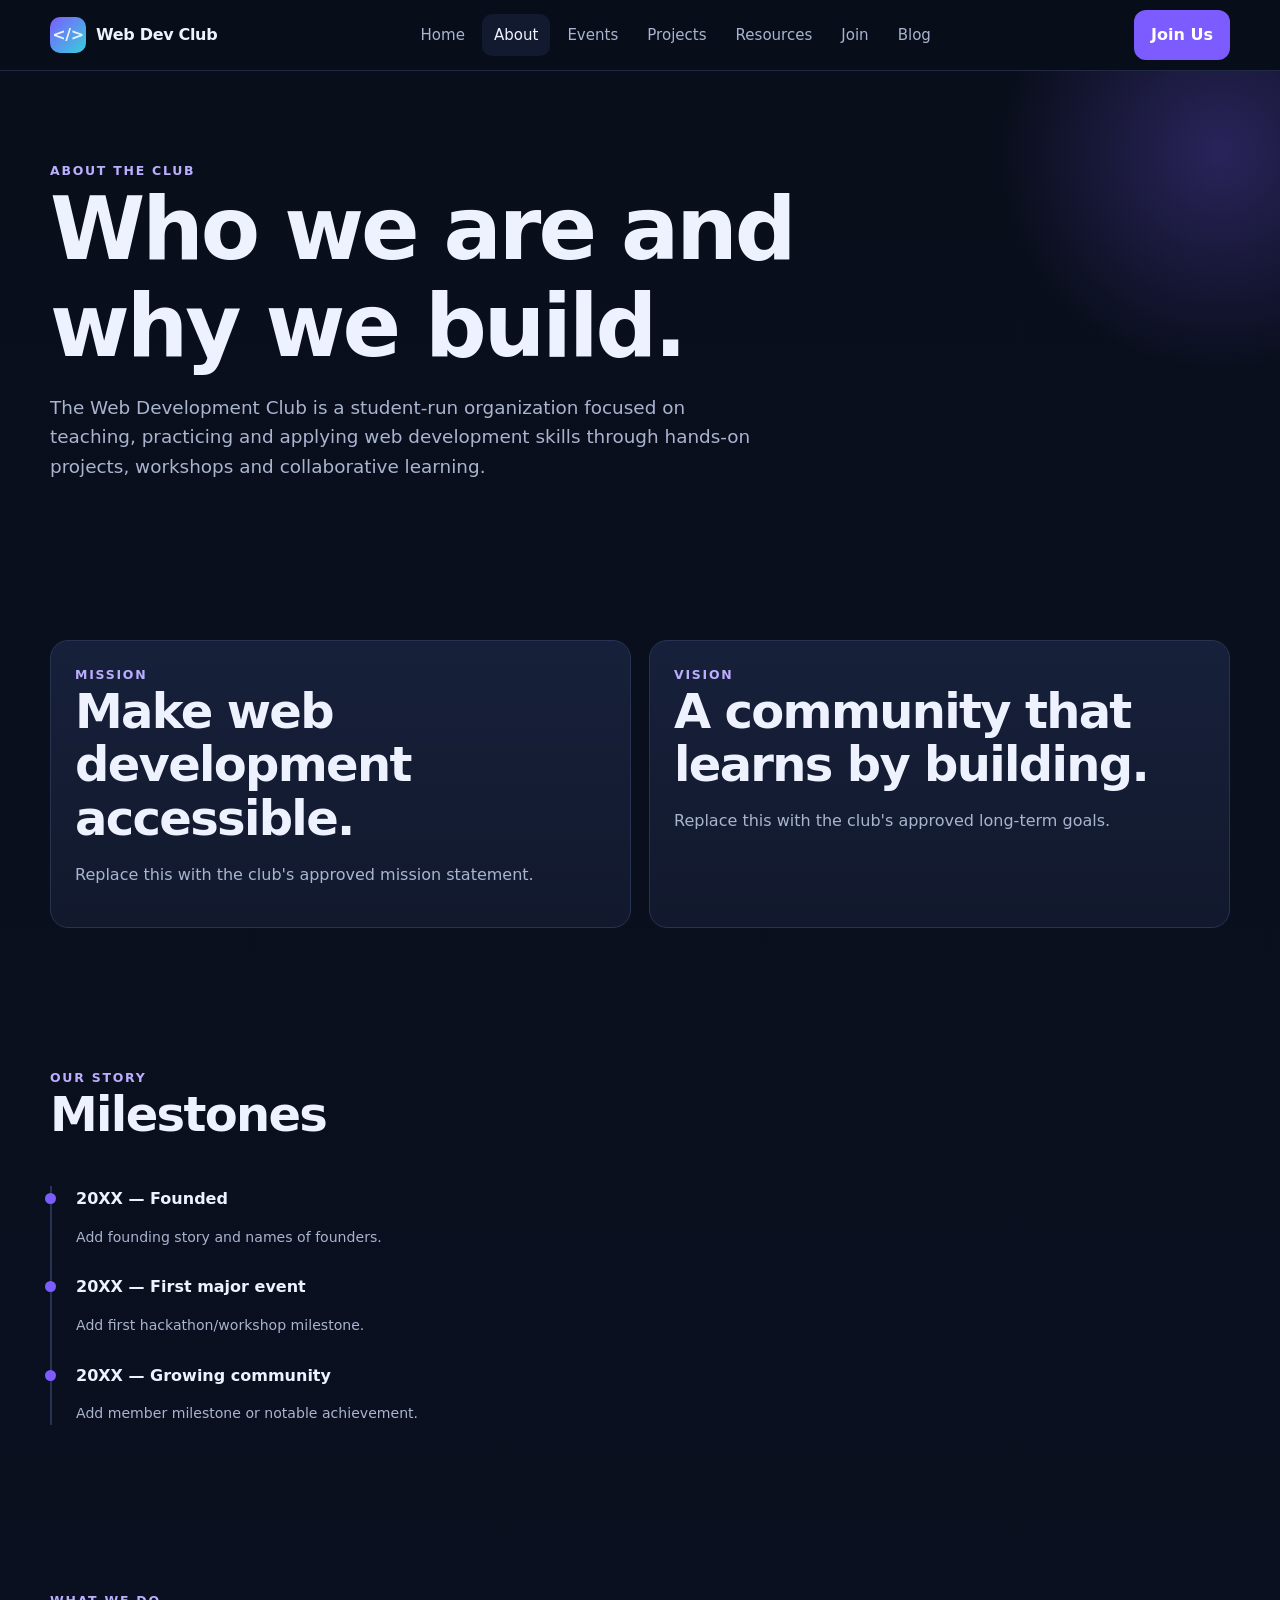
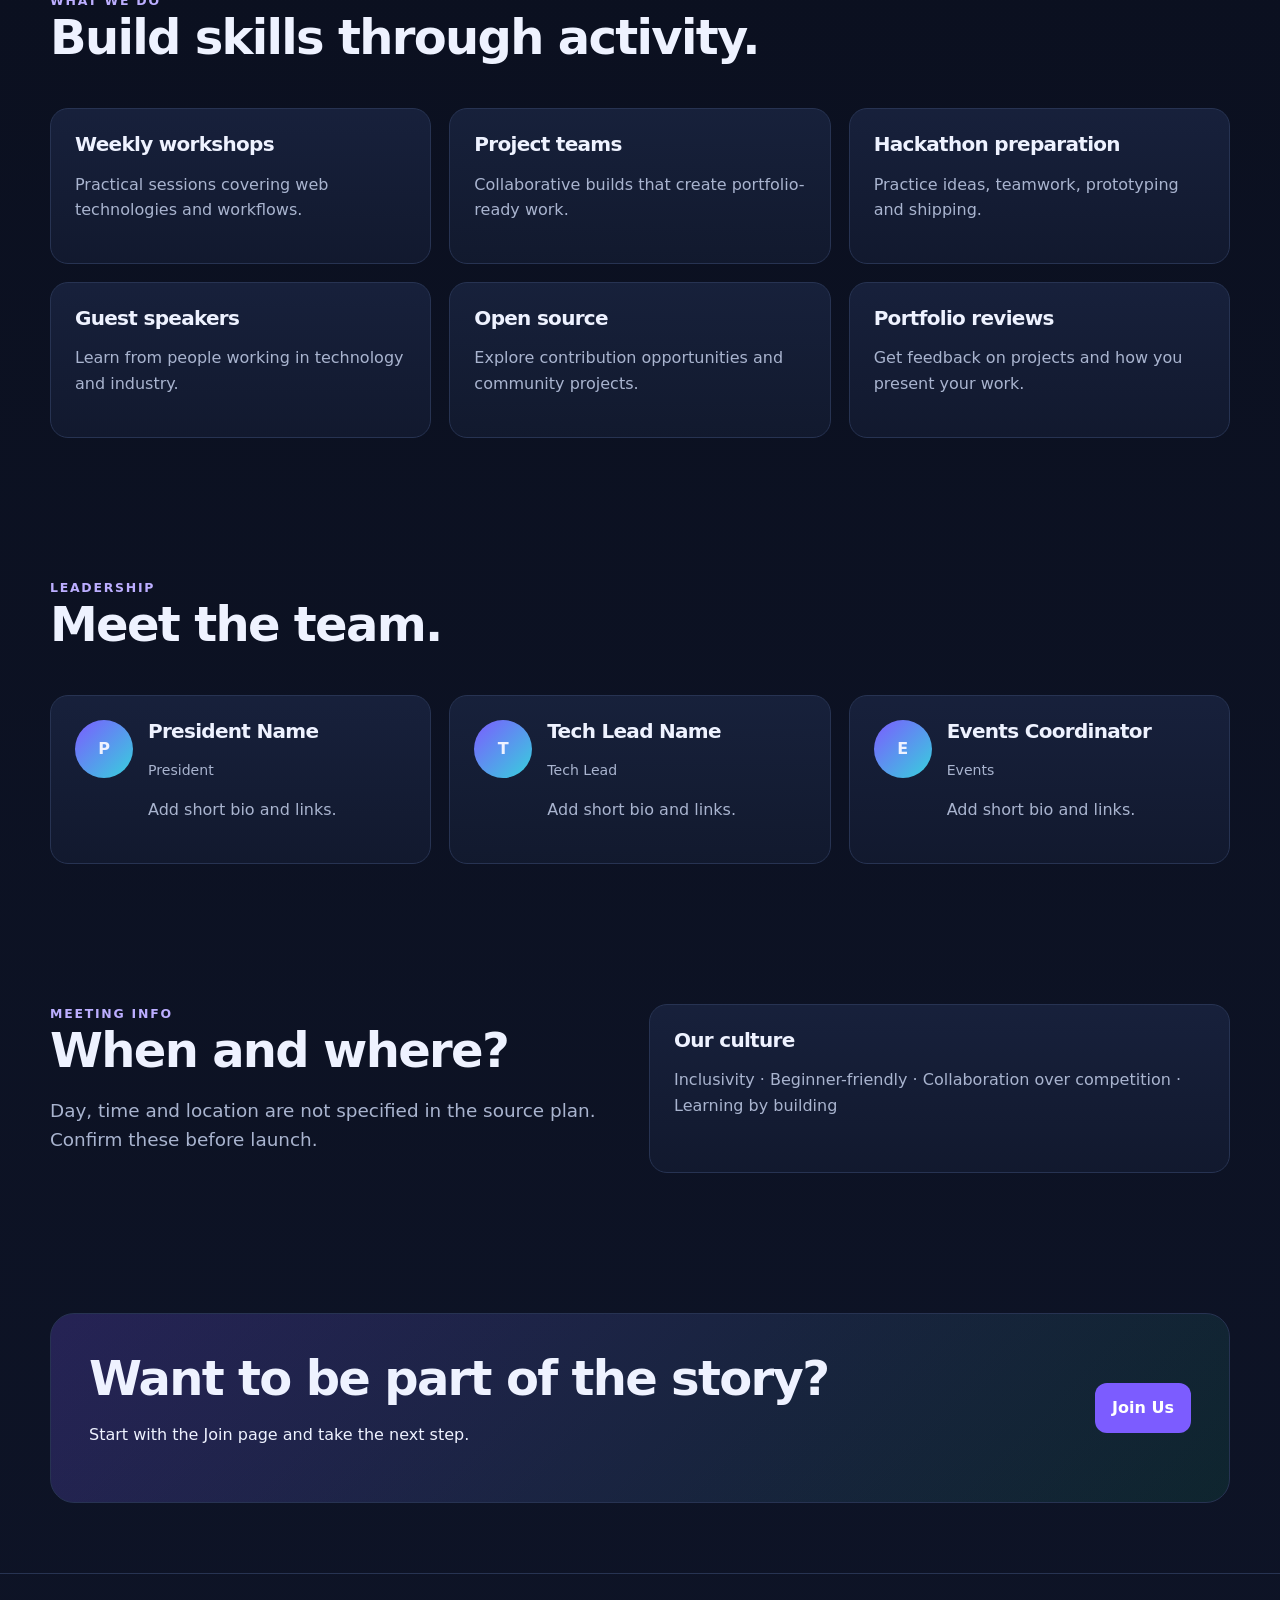
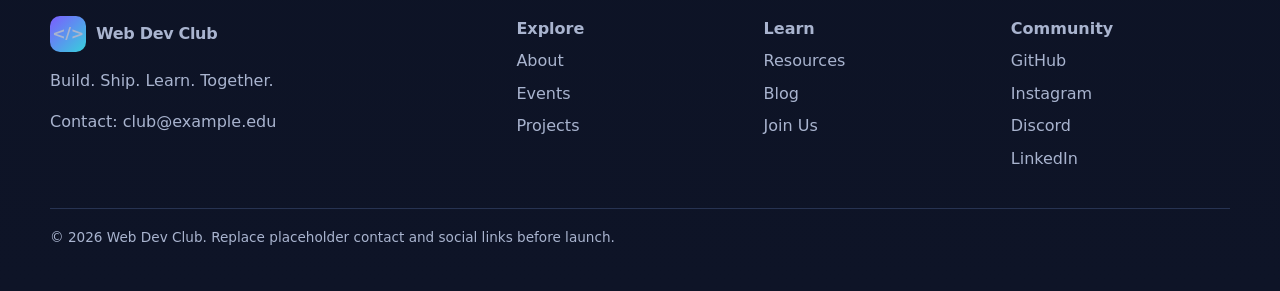
==== about.html @ 083aa512 "initial website" ====
<!doctype html><html lang="en"><head><meta charset="utf-8"><meta name="viewport" content="width=device-width,initial-scale=1"><meta name="description" content="About — Web Dev Club"><title>About | Web Dev Club</title><link rel="stylesheet" href="styles.css"></head><body data-page="about">
<a class="skip" href="#main">Skip to content</a>
<header class="navbar"><div class="container nav-inner">
<a class="logo" href="index.html"><span class="logo-mark">&lt;/&gt;</span><span>Web Dev Club</span></a>
<button class="mobile-toggle" aria-label="Open navigation">☰</button>
<nav class="nav-links" aria-label="Primary navigation">
<a data-page="home" href="index.html">Home</a><a data-page="about" href="about.html">About</a><a data-page="events" href="events.html">Events</a><a data-page="projects" href="projects.html">Projects</a><a data-page="resources" href="resources.html">Resources</a><a data-page="join" href="join.html">Join</a><a data-page="blog" href="blog.html">Blog</a>
</nav><a class="join-btn" href="join.html">Join Us</a>
</div></header>
<main id="main">
<section class="hero"><div class="container"><div class="eyebrow">About the club</div><h1>Who we are and why we build.</h1><p class="lead">The Web Development Club is a student-run organization focused on teaching, practicing and applying web development skills through hands-on projects, workshops and collaborative learning.</p></div></section>
<section class="section"><div class="container grid grid-2"><div class="card"><div class="eyebrow">Mission</div><h2>Make web development accessible.</h2><p>Replace this with the club's approved mission statement.</p></div><div class="card"><div class="eyebrow">Vision</div><h2>A community that learns by building.</h2><p>Replace this with the club's approved long-term goals.</p></div></div></section>
<section class="section"><div class="container"><div class="section-head"><div><div class="eyebrow">Our story</div><h2>Milestones</h2></div></div><div class="timeline"><div class="timeline-item"><strong>20XX — Founded</strong><p class="meta">Add founding story and names of founders.</p></div><div class="timeline-item"><strong>20XX — First major event</strong><p class="meta">Add first hackathon/workshop milestone.</p></div><div class="timeline-item"><strong>20XX — Growing community</strong><p class="meta">Add member milestone or notable achievement.</p></div></div></div></section>
<section class="section"><div class="container"><div class="section-head"><div><div class="eyebrow">What we do</div><h2>Build skills through activity.</h2></div></div><div class="grid grid-3"><div class="card"><h3>Weekly workshops</h3><p>Practical sessions covering web technologies and workflows.</p></div><div class="card"><h3>Project teams</h3><p>Collaborative builds that create portfolio-ready work.</p></div><div class="card"><h3>Hackathon preparation</h3><p>Practice ideas, teamwork, prototyping and shipping.</p></div><div class="card"><h3>Guest speakers</h3><p>Learn from people working in technology and industry.</p></div><div class="card"><h3>Open source</h3><p>Explore contribution opportunities and community projects.</p></div><div class="card"><h3>Portfolio reviews</h3><p>Get feedback on projects and how you present your work.</p></div></div></div></section>
<section class="section"><div class="container"><div class="section-head"><div><div class="eyebrow">Leadership</div><h2>Meet the team.</h2></div></div><div class="grid grid-3"><div class="card person"><div class="avatar">P</div><div><h3>President Name</h3><p class="meta">President</p><p>Add short bio and links.</p></div></div><div class="card person"><div class="avatar">T</div><div><h3>Tech Lead Name</h3><p class="meta">Tech Lead</p><p>Add short bio and links.</p></div></div><div class="card person"><div class="avatar">E</div><div><h3>Events Coordinator</h3><p class="meta">Events</p><p>Add short bio and links.</p></div></div></div></div></section>
<section class="section"><div class="container grid grid-2"><div><div class="eyebrow">Meeting info</div><h2>When and where?</h2><p class="lead">Day, time and location are not specified in the source plan. Confirm these before launch.</p></div><div class="card"><h3>Our culture</h3><p>Inclusivity · Beginner-friendly · Collaboration over competition · Learning by building</p></div></div></section>
<section class="section"><div class="container"><div class="cta"><div><h2>Want to be part of the story?</h2><p>Start with the Join page and take the next step.</p></div><a class="btn" href="join.html">Join Us</a></div></div></section>
</main>
<footer class="footer"><div class="container footer-grid">
<div><div class="logo"><span class="logo-mark">&lt;/&gt;</span><span>Web Dev Club</span></div><p>Build. Ship. Learn. Together.</p><p>Contact: club@example.edu</p></div>
<div><strong>Explore</strong><a href="about.html">About</a><a href="events.html">Events</a><a href="projects.html">Projects</a></div>
<div><strong>Learn</strong><a href="resources.html">Resources</a><a href="blog.html">Blog</a><a href="join.html">Join Us</a></div>
<div><strong>Community</strong><a href="#">GitHub</a><a href="#">Instagram</a><a href="#">Discord</a><a href="#">LinkedIn</a></div>
</div><div class="container copyright">© <span data-year></span> Web Dev Club. Replace placeholder contact and social links before launch.</div></footer>
<script src="main.js"></script></body></html>
---- styles.css ----
:root{
  --bg:#0b1020; --surface:#121a2f; --surface-2:#18223d; --text:#eef2ff;
  --muted:#a9b4cf; --accent:#7c5cff; --accent-2:#19c37d; --line:#273352;
  --max:1180px; --radius:18px; --shadow:0 18px 50px rgba(0,0,0,.25);
}
*{box-sizing:border-box}
html{scroll-behavior:smooth}
body{margin:0;background:linear-gradient(180deg,#090e1b 0,#0b1020 45%,#0e1427 100%);color:var(--text);font:16px/1.6 system-ui,-apple-system,Segoe UI,Roboto,Arial,sans-serif}
a{color:inherit;text-decoration:none}
img{max-width:100%;display:block}
.container{width:min(calc(100% - 32px),var(--max));margin:auto}
.skip{position:absolute;left:-9999px}.skip:focus{left:16px;top:16px;background:#fff;color:#111;padding:10px;z-index:99}
.navbar{position:sticky;top:0;z-index:50;background:rgba(9,14,27,.88);backdrop-filter:blur(14px);border-bottom:1px solid rgba(39,51,82,.8)}
.nav-inner{min-height:70px;display:flex;align-items:center;justify-content:space-between;gap:18px}
.logo{display:flex;align-items:center;gap:10px;font-weight:800;letter-spacing:-.02em}
.logo-mark{width:36px;height:36px;border-radius:10px;background:linear-gradient(135deg,var(--accent),#36d1dc);display:grid;place-items:center;font-weight:900}
.nav-links{display:flex;align-items:center;gap:5px}
.nav-links a{padding:9px 12px;border-radius:10px;color:var(--muted);font-size:.94rem}
.nav-links a:hover,.nav-links a.active{background:var(--surface);color:var(--text)}
.join-btn,.btn{display:inline-flex;align-items:center;justify-content:center;gap:8px;padding:11px 16px;border-radius:12px;background:var(--accent);color:white;font-weight:750;border:1px solid transparent;cursor:pointer}
.btn.secondary{background:transparent;border-color:var(--line)}
.btn.ghost{background:var(--surface);border-color:var(--line)}
.mobile-toggle{display:none;background:none;border:1px solid var(--line);color:var(--text);border-radius:10px;padding:8px 10px}
.hero{padding:90px 0 70px;position:relative;overflow:hidden}
.hero:after{content:"";position:absolute;width:480px;height:480px;border-radius:50%;right:-180px;top:-160px;background:radial-gradient(circle,rgba(124,92,255,.28),transparent 65%);pointer-events:none}
.eyebrow{color:#bcaeff;text-transform:uppercase;letter-spacing:.14em;font-size:.78rem;font-weight:800}
h1,h2,h3{line-height:1.12;letter-spacing:-.035em;margin:0 0 16px}
h1{font-size:clamp(2.6rem,7vw,5.4rem);max-width:900px}
h2{font-size:clamp(2rem,4vw,3rem)}
h3{font-size:1.25rem}
.lead{font-size:1.15rem;color:var(--muted);max-width:720px}
.hero-actions{display:flex;gap:12px;flex-wrap:wrap;margin-top:28px}
.code-window{margin-top:40px;background:#070b14;border:1px solid var(--line);border-radius:18px;box-shadow:var(--shadow);overflow:hidden}
.window-bar{padding:12px 16px;border-bottom:1px solid #1d2741;color:var(--muted);font-size:.8rem}
.code-window pre{margin:0;padding:24px;overflow:auto;color:#dce5ff}
.section{padding:70px 0}.section-head{display:flex;justify-content:space-between;gap:20px;align-items:end;margin-bottom:28px}
.section-head p{color:var(--muted);max-width:620px;margin:0}
.stats{display:grid;grid-template-columns:repeat(4,1fr);border:1px solid var(--line);border-radius:var(--radius);overflow:hidden;background:rgba(18,26,47,.65)}
.stat{padding:24px;text-align:center;border-right:1px solid var(--line)}.stat:last-child{border:0}
.stat strong{display:block;font-size:2rem}.stat span{color:var(--muted);font-size:.9rem}
.grid{display:grid;gap:18px}.grid-2{grid-template-columns:repeat(2,1fr)}.grid-3{grid-template-columns:repeat(3,1fr)}.grid-4{grid-template-columns:repeat(4,1fr)}
.card{background:linear-gradient(180deg,rgba(24,34,61,.92),rgba(18,26,47,.92));border:1px solid var(--line);border-radius:var(--radius);padding:24px}
.card p{color:var(--muted)}.card:hover{transform:translateY(-2px);transition:.2s}
.icon{width:42px;height:42px;border-radius:12px;background:rgba(124,92,255,.16);display:grid;place-items:center;margin-bottom:16px}
.tags{display:flex;gap:7px;flex-wrap:wrap;margin:13px 0}.tag{font-size:.75rem;border:1px solid var(--line);padding:4px 8px;border-radius:999px;color:#cbd5f3}
.meta{color:var(--muted);font-size:.88rem}.link{color:#bcaeff;font-weight:700}
.filters{display:flex;gap:8px;flex-wrap:wrap;margin:24px 0}.filter{background:var(--surface);border:1px solid var(--line);color:var(--muted);border-radius:999px;padding:8px 13px;cursor:pointer}.filter.active{background:var(--accent);color:#fff;border-color:var(--accent)}
.project-thumb,.post-thumb{height:190px;border-radius:14px;background:linear-gradient(135deg,#1e2a4d,#10182d);display:grid;place-items:center;color:#aeb9d8;font-weight:800;margin-bottom:18px;border:1px solid var(--line)}
.feature{display:grid;grid-template-columns:1.15fr .85fr;gap:28px;align-items:center}
.timeline{border-left:2px solid var(--line);padding-left:24px}.timeline-item{position:relative;margin:0 0 26px}.timeline-item:before{content:"";position:absolute;width:11px;height:11px;border-radius:50%;background:var(--accent);left:-31px;top:7px}
.person{display:flex;gap:15px;align-items:flex-start}.avatar{width:58px;height:58px;border-radius:50%;background:linear-gradient(135deg,var(--accent),#36d1dc);display:grid;place-items:center;font-weight:800;flex:none}
.cta{padding:38px;border-radius:24px;background:linear-gradient(135deg,rgba(124,92,255,.22),rgba(25,195,125,.1));border:1px solid var(--line);display:flex;justify-content:space-between;align-items:center;gap:24px}
.form{display:grid;gap:14px}.form input,.form select,.form textarea{width:100%;padding:12px 14px;border:1px solid var(--line);background:#0c1325;color:var(--text);border-radius:11px;font:inherit}.form textarea{min-height:120px}
details{border:1px solid var(--line);border-radius:12px;padding:14px 16px;background:var(--surface);margin:10px 0}summary{cursor:pointer;font-weight:700}
.footer{border-top:1px solid var(--line);padding:42px 0;color:var(--muted)}.footer-grid{display:grid;grid-template-columns:2fr 1fr 1fr 1fr;gap:28px}.footer a{display:block;margin:7px 0}.copyright{margin-top:30px;padding-top:18px;border-top:1px solid var(--line);font-size:.85rem}
.notice{padding:13px 16px;border:1px dashed #536084;border-radius:12px;color:#cbd5f3;background:rgba(24,34,61,.5)}
.hidden{display:none!important}.empty{padding:30px;text-align:center;color:var(--muted);grid-column:1/-1}
@media(max-width:850px){
  .nav-links{display:none;position:absolute;left:16px;right:16px;top:66px;background:#0c1325;border:1px solid var(--line);border-radius:14px;padding:10px;flex-direction:column;align-items:stretch}
  .nav-links.open{display:flex}.mobile-toggle{display:block}.join-btn{display:none}
  .stats{grid-template-columns:repeat(2,1fr)}.stat:nth-child(2){border-right:0}.stat:nth-child(-n+2){border-bottom:1px solid var(--line)}
  .grid-3,.grid-4,.grid-2,.feature,.footer-grid{grid-template-columns:1fr}.cta{flex-direction:column;align-items:flex-start}
}
@media(max-width:520px){.container{width:min(calc(100% - 22px),var(--max))}.hero{padding:62px 0 45px}.section{padding:48px 0}.stats{grid-template-columns:1fr}.stat{border-right:0!important;border-bottom:1px solid var(--line)!important}.stat:last-child{border-bottom:0!important}}
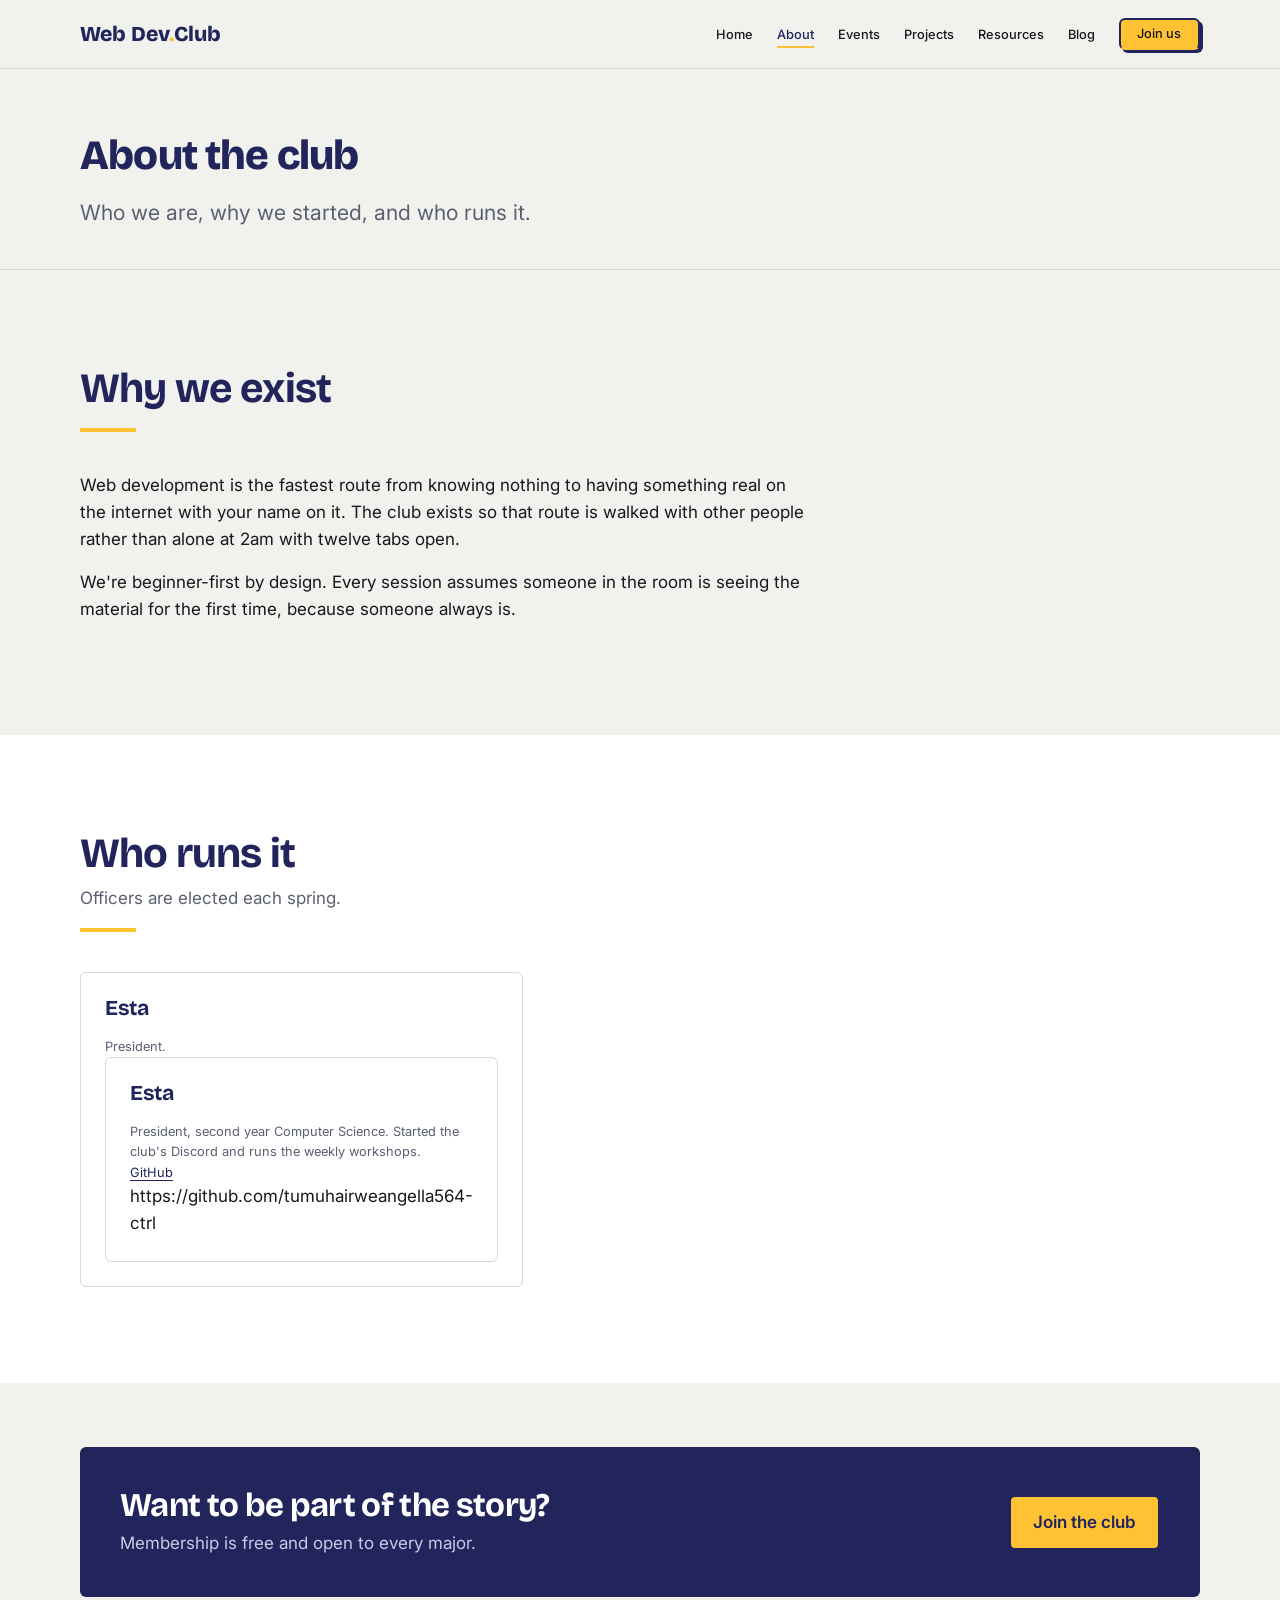
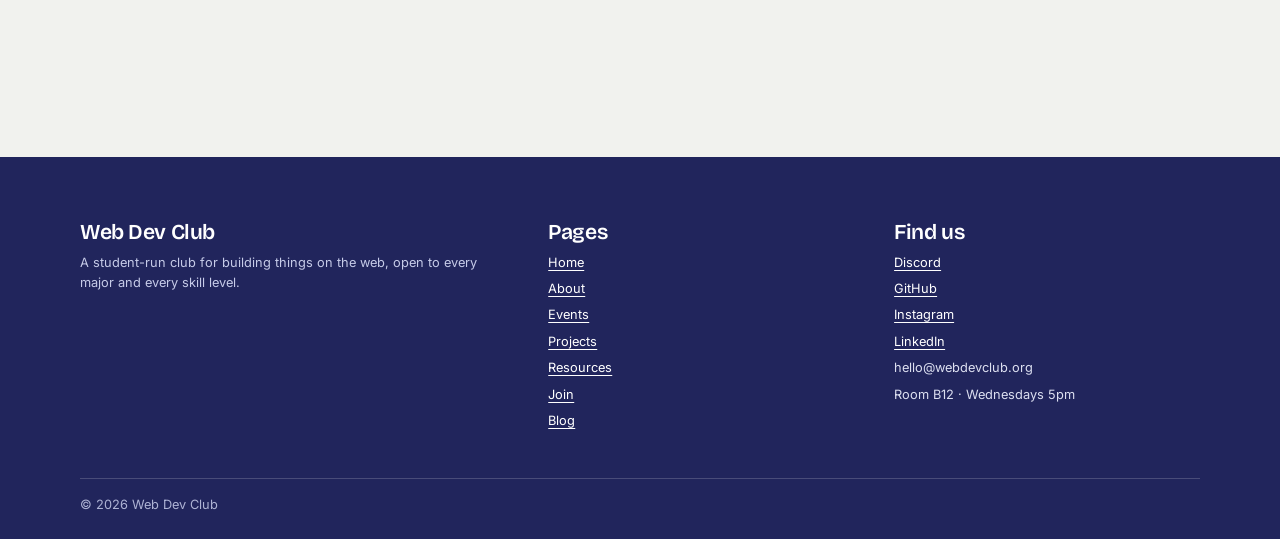
==== commit f3d55d01: "my club website work" ====
--- a/about.html
+++ b/about.html
@@ -1,25 +1,152 @@
-<!doctype html><html lang="en"><head><meta charset="utf-8"><meta name="viewport" content="width=device-width,initial-scale=1"><meta name="description" content="About — Web Dev Club"><title>About | Web Dev Club</title><link rel="stylesheet" href="styles.css"></head><body data-page="about">
-<a class="skip" href="#main">Skip to content</a>
-<header class="navbar"><div class="container nav-inner">
-<a class="logo" href="index.html"><span class="logo-mark">&lt;/&gt;</span><span>Web Dev Club</span></a>
-<button class="mobile-toggle" aria-label="Open navigation">☰</button>
-<nav class="nav-links" aria-label="Primary navigation">
-<a data-page="home" href="index.html">Home</a><a data-page="about" href="about.html">About</a><a data-page="events" href="events.html">Events</a><a data-page="projects" href="projects.html">Projects</a><a data-page="resources" href="resources.html">Resources</a><a data-page="join" href="join.html">Join</a><a data-page="blog" href="blog.html">Blog</a>
-</nav><a class="join-btn" href="join.html">Join Us</a>
-</div></header>
+<!DOCTYPE html>
+<html lang="en">
+<head>
+<meta charset="utf-8">
+<meta name="viewport" content="width=device-width, initial-scale=1">
+<title>About — Web Dev Club</title>
+<meta name="description" content="Who we are, why the club exists, and who runs it.">
+
+<link rel="preconnect" href="https://fonts.googleapis.com">
+<link rel="preconnect" href="https://fonts.gstatic.com" crossorigin>
+<link href="https://fonts.googleapis.com/css2?family=Bricolage+Grotesque:opsz,wght@12..96,400;12..96,700;12..96,800&family=Inter:wght@400;500;600;700&display=swap" rel="stylesheet">
+<link rel="stylesheet" href="styles.css">
+</head>
+<body>
+
+<a class="skip-link" href="#main">Skip to content</a>
+
+<!-- NAVBAR — identical on all seven pages. Copy this block as-is;
+     main.js adds the active-page marker automatically. -->
+<header class="nav">
+  <div class="wrap nav__inner">
+    <a class="nav__logo" href="index.html">Web Dev<span>.</span>Club</a>
+    <button class="nav__toggle" aria-expanded="false" aria-controls="nav-links">Menu</button>
+    <ul class="nav__links" id="nav-links">
+      <li><a href="index.html">Home</a></li>
+      <li><a href="about.html">About</a></li>
+      <li><a href="events.html">Events</a></li>
+      <li><a href="projects.html">Projects</a></li>
+      <li><a href="resources.html">Resources</a></li>
+      <li><a href="blog.html">Blog</a></li>
+      <li><a class="btn btn--join" href="join.html">Join us</a></li>
+    </ul>
+  </div>
+</header>
+
 <main id="main">
-<section class="hero"><div class="container"><div class="eyebrow">About the club</div><h1>Who we are and why we build.</h1><p class="lead">The Web Development Club is a student-run organization focused on teaching, practicing and applying web development skills through hands-on projects, workshops and collaborative learning.</p></div></section>
-<section class="section"><div class="container grid grid-2"><div class="card"><div class="eyebrow">Mission</div><h2>Make web development accessible.</h2><p>Replace this with the club's approved mission statement.</p></div><div class="card"><div class="eyebrow">Vision</div><h2>A community that learns by building.</h2><p>Replace this with the club's approved long-term goals.</p></div></div></section>
-<section class="section"><div class="container"><div class="section-head"><div><div class="eyebrow">Our story</div><h2>Milestones</h2></div></div><div class="timeline"><div class="timeline-item"><strong>20XX — Founded</strong><p class="meta">Add founding story and names of founders.</p></div><div class="timeline-item"><strong>20XX — First major event</strong><p class="meta">Add first hackathon/workshop milestone.</p></div><div class="timeline-item"><strong>20XX — Growing community</strong><p class="meta">Add member milestone or notable achievement.</p></div></div></div></section>
-<section class="section"><div class="container"><div class="section-head"><div><div class="eyebrow">What we do</div><h2>Build skills through activity.</h2></div></div><div class="grid grid-3"><div class="card"><h3>Weekly workshops</h3><p>Practical sessions covering web technologies and workflows.</p></div><div class="card"><h3>Project teams</h3><p>Collaborative builds that create portfolio-ready work.</p></div><div class="card"><h3>Hackathon preparation</h3><p>Practice ideas, teamwork, prototyping and shipping.</p></div><div class="card"><h3>Guest speakers</h3><p>Learn from people working in technology and industry.</p></div><div class="card"><h3>Open source</h3><p>Explore contribution opportunities and community projects.</p></div><div class="card"><h3>Portfolio reviews</h3><p>Get feedback on projects and how you present your work.</p></div></div></div></section>
-<section class="section"><div class="container"><div class="section-head"><div><div class="eyebrow">Leadership</div><h2>Meet the team.</h2></div></div><div class="grid grid-3"><div class="card person"><div class="avatar">P</div><div><h3>President Name</h3><p class="meta">President</p><p>Add short bio and links.</p></div></div><div class="card person"><div class="avatar">T</div><div><h3>Tech Lead Name</h3><p class="meta">Tech Lead</p><p>Add short bio and links.</p></div></div><div class="card person"><div class="avatar">E</div><div><h3>Events Coordinator</h3><p class="meta">Events</p><p>Add short bio and links.</p></div></div></div></div></section>
-<section class="section"><div class="container grid grid-2"><div><div class="eyebrow">Meeting info</div><h2>When and where?</h2><p class="lead">Day, time and location are not specified in the source plan. Confirm these before launch.</p></div><div class="card"><h3>Our culture</h3><p>Inclusivity · Beginner-friendly · Collaboration over competition · Learning by building</p></div></div></section>
-<section class="section"><div class="container"><div class="cta"><div><h2>Want to be part of the story?</h2><p>Start with the Join page and take the next step.</p></div><a class="btn" href="join.html">Join Us</a></div></div></section>
+
+  <section class="page-head">
+    <div class="wrap">
+      <h1>About the club</h1>
+      <p>Who we are, why we started, and who runs it.</p>
+    </div>
+  </section>
+
+
+  <section class="section">
+    <div class="wrap">
+      <div class="section-head">
+        <h2>Why we exist</h2>
+      </div>
+      <p>
+        Web development is the fastest route from knowing nothing to having
+        something real on the internet with your name on it. The club exists
+        so that route is walked with other people rather than alone at 2am
+        with twelve tabs open.
+      </p>
+      <p>
+        We're beginner-first by design. Every session assumes someone in the
+        room is seeing the material for the first time, because someone
+        always is.
+      </p>
+    </div>
+  </section>
+
+  <!-- TODO (Esta): fill these in — they're the sections from your plan.
+       Reuse .section-head, .grid and .card from index.html.
+         1. Our story / milestones timeline
+         2. What we do (expanded "why join" cards)
+         3. Leadership team — grid of officer cards with photo, role, links
+         4. Faculty advisor
+         5. Meeting info
+         6. Values / culture
+         7. Photo gallery (optional) -->
+
+  <section class="section section--card">
+    <div class="wrap">
+      <div class="section-head">
+        <h2>Who runs it</h2>
+        <p>Officers are elected each spring.</p>
+      </div>
+      <div class="grid grid--3">
+        <div class="card">
+          <h3>Esta</h3>
+          <p>President. <div class="card">
+  <h3>Esta</h3>
+  <p>President, second year Computer Science. Started the club's Discord and runs the weekly workshops.</p>
+  <p><a href="">GitHub</a></p>https://github.com/tumuhairweangella564-ctrl
+</div></p>
+        </div>
+        <!-- Copy this card for each officer. -->
+      </div>
+    </div>
+  </section>
+
+  <section class="section section--tight">
+    <div class="wrap">
+      <div class="cta-band">
+        <div>
+          <h2>Want to be part of the story?</h2>
+          <p>Membership is free and open to every major.</p>
+        </div>
+        <a class="btn btn--join" href="join.html">Join the club</a>
+      </div>
+    </div>
+  </section>
+
 </main>
-<footer class="footer"><div class="container footer-grid">
-<div><div class="logo"><span class="logo-mark">&lt;/&gt;</span><span>Web Dev Club</span></div><p>Build. Ship. Learn. Together.</p><p>Contact: club@example.edu</p></div>
-<div><strong>Explore</strong><a href="about.html">About</a><a href="events.html">Events</a><a href="projects.html">Projects</a></div>
-<div><strong>Learn</strong><a href="resources.html">Resources</a><a href="blog.html">Blog</a><a href="join.html">Join Us</a></div>
-<div><strong>Community</strong><a href="#">GitHub</a><a href="#">Instagram</a><a href="#">Discord</a><a href="#">LinkedIn</a></div>
-</div><div class="container copyright">© <span data-year></span> Web Dev Club. Replace placeholder contact and social links before launch.</div></footer>
-<script src="main.js"></script></body></html>+
+<!-- FOOTER — identical on all seven pages. -->
+<footer class="footer">
+  <div class="wrap">
+    <div class="footer__cols">
+      <div>
+        <h4>Web Dev Club</h4>
+        <p style="color:#c6cbe8;font-size:var(--step--1)">
+          A student-run club for building things on the web, open to every
+          major and every skill level.
+        </p>
+      </div>
+      <div>
+        <h4>Pages</h4>
+        <ul>
+          <li><a href="index.html">Home</a></li>
+          <li><a href="about.html">About</a></li>
+          <li><a href="events.html">Events</a></li>
+          <li><a href="projects.html">Projects</a></li>
+          <li><a href="resources.html">Resources</a></li>
+          <li><a href="join.html">Join</a></li>
+          <li><a href="blog.html">Blog</a></li>
+        </ul>
+      </div>
+      <div>
+        <h4>Find us</h4>
+        <ul>
+          <li><a href="#">Discord</a></li>
+          <li><a href="#">GitHub</a></li>
+          <li><a href="#">Instagram</a></li>
+          <li><a href="#">LinkedIn</a></li>
+          <li>hello@webdevclub.org</li>
+          <li>Room B12 · Wednesdays 5pm</li>
+        </ul>
+      </div>
+    </div>
+    <div class="footer__bottom">© 2026 Web Dev Club</div>
+  </div>
+</footer>
+
+<script src="data/events.js"></script>
+<script src="data/projects.js"></script>
+<script src="main.js"></script>
+</body>
+</html>
--- a/styles.css
+++ b/styles.css
@@ -1,64 +1,512 @@
-:root{
-  --bg:#0b1020; --surface:#121a2f; --surface-2:#18223d; --text:#eef2ff;
-  --muted:#a9b4cf; --accent:#7c5cff; --accent-2:#19c37d; --line:#273352;
-  --max:1180px; --radius:18px; --shadow:0 18px 50px rgba(0,0,0,.25);
-}
-*{box-sizing:border-box}
-html{scroll-behavior:smooth}
-body{margin:0;background:linear-gradient(180deg,#090e1b 0,#0b1020 45%,#0e1427 100%);color:var(--text);font:16px/1.6 system-ui,-apple-system,Segoe UI,Roboto,Arial,sans-serif}
-a{color:inherit;text-decoration:none}
-img{max-width:100%;display:block}
-.container{width:min(calc(100% - 32px),var(--max));margin:auto}
-.skip{position:absolute;left:-9999px}.skip:focus{left:16px;top:16px;background:#fff;color:#111;padding:10px;z-index:99}
-.navbar{position:sticky;top:0;z-index:50;background:rgba(9,14,27,.88);backdrop-filter:blur(14px);border-bottom:1px solid rgba(39,51,82,.8)}
-.nav-inner{min-height:70px;display:flex;align-items:center;justify-content:space-between;gap:18px}
-.logo{display:flex;align-items:center;gap:10px;font-weight:800;letter-spacing:-.02em}
-.logo-mark{width:36px;height:36px;border-radius:10px;background:linear-gradient(135deg,var(--accent),#36d1dc);display:grid;place-items:center;font-weight:900}
-.nav-links{display:flex;align-items:center;gap:5px}
-.nav-links a{padding:9px 12px;border-radius:10px;color:var(--muted);font-size:.94rem}
-.nav-links a:hover,.nav-links a.active{background:var(--surface);color:var(--text)}
-.join-btn,.btn{display:inline-flex;align-items:center;justify-content:center;gap:8px;padding:11px 16px;border-radius:12px;background:var(--accent);color:white;font-weight:750;border:1px solid transparent;cursor:pointer}
-.btn.secondary{background:transparent;border-color:var(--line)}
-.btn.ghost{background:var(--surface);border-color:var(--line)}
-.mobile-toggle{display:none;background:none;border:1px solid var(--line);color:var(--text);border-radius:10px;padding:8px 10px}
-.hero{padding:90px 0 70px;position:relative;overflow:hidden}
-.hero:after{content:"";position:absolute;width:480px;height:480px;border-radius:50%;right:-180px;top:-160px;background:radial-gradient(circle,rgba(124,92,255,.28),transparent 65%);pointer-events:none}
-.eyebrow{color:#bcaeff;text-transform:uppercase;letter-spacing:.14em;font-size:.78rem;font-weight:800}
-h1,h2,h3{line-height:1.12;letter-spacing:-.035em;margin:0 0 16px}
-h1{font-size:clamp(2.6rem,7vw,5.4rem);max-width:900px}
-h2{font-size:clamp(2rem,4vw,3rem)}
-h3{font-size:1.25rem}
-.lead{font-size:1.15rem;color:var(--muted);max-width:720px}
-.hero-actions{display:flex;gap:12px;flex-wrap:wrap;margin-top:28px}
-.code-window{margin-top:40px;background:#070b14;border:1px solid var(--line);border-radius:18px;box-shadow:var(--shadow);overflow:hidden}
-.window-bar{padding:12px 16px;border-bottom:1px solid #1d2741;color:var(--muted);font-size:.8rem}
-.code-window pre{margin:0;padding:24px;overflow:auto;color:#dce5ff}
-.section{padding:70px 0}.section-head{display:flex;justify-content:space-between;gap:20px;align-items:end;margin-bottom:28px}
-.section-head p{color:var(--muted);max-width:620px;margin:0}
-.stats{display:grid;grid-template-columns:repeat(4,1fr);border:1px solid var(--line);border-radius:var(--radius);overflow:hidden;background:rgba(18,26,47,.65)}
-.stat{padding:24px;text-align:center;border-right:1px solid var(--line)}.stat:last-child{border:0}
-.stat strong{display:block;font-size:2rem}.stat span{color:var(--muted);font-size:.9rem}
-.grid{display:grid;gap:18px}.grid-2{grid-template-columns:repeat(2,1fr)}.grid-3{grid-template-columns:repeat(3,1fr)}.grid-4{grid-template-columns:repeat(4,1fr)}
-.card{background:linear-gradient(180deg,rgba(24,34,61,.92),rgba(18,26,47,.92));border:1px solid var(--line);border-radius:var(--radius);padding:24px}
-.card p{color:var(--muted)}.card:hover{transform:translateY(-2px);transition:.2s}
-.icon{width:42px;height:42px;border-radius:12px;background:rgba(124,92,255,.16);display:grid;place-items:center;margin-bottom:16px}
-.tags{display:flex;gap:7px;flex-wrap:wrap;margin:13px 0}.tag{font-size:.75rem;border:1px solid var(--line);padding:4px 8px;border-radius:999px;color:#cbd5f3}
-.meta{color:var(--muted);font-size:.88rem}.link{color:#bcaeff;font-weight:700}
-.filters{display:flex;gap:8px;flex-wrap:wrap;margin:24px 0}.filter{background:var(--surface);border:1px solid var(--line);color:var(--muted);border-radius:999px;padding:8px 13px;cursor:pointer}.filter.active{background:var(--accent);color:#fff;border-color:var(--accent)}
-.project-thumb,.post-thumb{height:190px;border-radius:14px;background:linear-gradient(135deg,#1e2a4d,#10182d);display:grid;place-items:center;color:#aeb9d8;font-weight:800;margin-bottom:18px;border:1px solid var(--line)}
-.feature{display:grid;grid-template-columns:1.15fr .85fr;gap:28px;align-items:center}
-.timeline{border-left:2px solid var(--line);padding-left:24px}.timeline-item{position:relative;margin:0 0 26px}.timeline-item:before{content:"";position:absolute;width:11px;height:11px;border-radius:50%;background:var(--accent);left:-31px;top:7px}
-.person{display:flex;gap:15px;align-items:flex-start}.avatar{width:58px;height:58px;border-radius:50%;background:linear-gradient(135deg,var(--accent),#36d1dc);display:grid;place-items:center;font-weight:800;flex:none}
-.cta{padding:38px;border-radius:24px;background:linear-gradient(135deg,rgba(124,92,255,.22),rgba(25,195,125,.1));border:1px solid var(--line);display:flex;justify-content:space-between;align-items:center;gap:24px}
-.form{display:grid;gap:14px}.form input,.form select,.form textarea{width:100%;padding:12px 14px;border:1px solid var(--line);background:#0c1325;color:var(--text);border-radius:11px;font:inherit}.form textarea{min-height:120px}
-details{border:1px solid var(--line);border-radius:12px;padding:14px 16px;background:var(--surface);margin:10px 0}summary{cursor:pointer;font-weight:700}
-.footer{border-top:1px solid var(--line);padding:42px 0;color:var(--muted)}.footer-grid{display:grid;grid-template-columns:2fr 1fr 1fr 1fr;gap:28px}.footer a{display:block;margin:7px 0}.copyright{margin-top:30px;padding-top:18px;border-top:1px solid var(--line);font-size:.85rem}
-.notice{padding:13px 16px;border:1px dashed #536084;border-radius:12px;color:#cbd5f3;background:rgba(24,34,61,.5)}
-.hidden{display:none!important}.empty{padding:30px;text-align:center;color:var(--muted);grid-column:1/-1}
-@media(max-width:850px){
-  .nav-links{display:none;position:absolute;left:16px;right:16px;top:66px;background:#0c1325;border:1px solid var(--line);border-radius:14px;padding:10px;flex-direction:column;align-items:stretch}
-  .nav-links.open{display:flex}.mobile-toggle{display:block}.join-btn{display:none}
-  .stats{grid-template-columns:repeat(2,1fr)}.stat:nth-child(2){border-right:0}.stat:nth-child(-n+2){border-bottom:1px solid var(--line)}
-  .grid-3,.grid-4,.grid-2,.feature,.footer-grid{grid-template-columns:1fr}.cta{flex-direction:column;align-items:flex-start}
-}
-@media(max-width:520px){.container{width:min(calc(100% - 22px),var(--max))}.hero{padding:62px 0 45px}.section{padding:48px 0}.stats{grid-template-columns:1fr}.stat{border-right:0!important;border-bottom:1px solid var(--line)!important}.stat:last-child{border-bottom:0!important}}
+/* ==========================================================================
+   Web Dev Club — shared stylesheet
+   Loaded by all seven pages. Organised as:
+     1. Tokens        2. Base        3. Layout helpers
+     4. Navbar        5. Footer      6. Buttons
+     7. Cards & grids 8. Hero        9. Page sections
+    10. Utilities    11. Responsive
+   ========================================================================== */
+
+/* 1. TOKENS ---------------------------------------------------------------
+   Every colour, size and spacing value in the site comes from here.
+   Change a value once and it updates on all seven pages.                    */
+:root {
+  /* colour */
+  --ink:        #16181d;   /* body text                     */
+  --indigo:     #21255c;   /* headings, nav, primary button */
+  --indigo-alt: #343a86;   /* hover state for indigo        */
+  --marigold:   #ffc233;   /* accent: rules, highlights     */
+  --slate:      #5b6070;   /* secondary text                */
+  --paper:      #f1f2ee;   /* page background               */
+  --card:       #ffffff;   /* raised surfaces               */
+  --line:       #d8dad2;   /* hairline borders              */
+
+  /* type scale — 1.25 ratio off a 17px base */
+  --step--1: 0.8rem;
+  --step-0:  1.0625rem;
+  --step-1:  1.33rem;
+  --step-2:  1.66rem;
+  --step-3:  2.07rem;
+  --step-4:  2.6rem;
+  --step-5:  3.4rem;
+
+  /* spacing */
+  --s-1: 0.5rem;
+  --s-2: 1rem;
+  --s-3: 1.5rem;
+  --s-4: 2.5rem;
+  --s-5: 4rem;
+  --s-6: 6rem;
+
+  --radius: 6px;
+  --measure: 66ch;          /* max comfortable line length */
+  --wrap: 1120px;           /* max content width           */
+}
+
+/* 2. BASE ---------------------------------------------------------------- */
+*, *::before, *::after { box-sizing: border-box; }
+
+html { scroll-behavior: smooth; }
+
+body {
+  margin: 0;
+  background: var(--paper);
+  color: var(--ink);
+  font-family: Inter, "Helvetica Neue", Arial, sans-serif;
+  font-size: var(--step-0);
+  line-height: 1.6;
+  -webkit-font-smoothing: antialiased;
+}
+
+h1, h2, h3, h4 {
+  font-family: "Bricolage Grotesque", Inter, sans-serif;
+  color: var(--indigo);
+  line-height: 1.1;
+  letter-spacing: -0.02em;
+  margin: 0 0 var(--s-2);
+}
+
+h1 { font-size: var(--step-5); font-weight: 800; }
+h2 { font-size: var(--step-4); font-weight: 700; }
+h3 { font-size: var(--step-2); font-weight: 700; }
+h4 { font-size: var(--step-1); font-weight: 600; }
+
+p  { margin: 0 0 var(--s-2); max-width: var(--measure); }
+
+a  { color: var(--indigo); text-decoration-thickness: 1px; text-underline-offset: 3px; }
+a:hover { color: var(--indigo-alt); }
+
+img { max-width: 100%; height: auto; display: block; }
+
+ul, ol { padding-left: 1.2em; }
+
+/* Keyboard users must always be able to see where they are. */
+:focus-visible {
+  outline: 3px solid var(--indigo);
+  outline-offset: 3px;
+}
+
+/* Skip link — first thing a screen reader or tab press reaches. */
+.skip-link {
+  position: absolute; left: -9999px;
+  background: var(--indigo); color: #fff;
+  padding: var(--s-1) var(--s-2); z-index: 100;
+}
+.skip-link:focus { left: var(--s-2); top: var(--s-2); }
+
+/* 3. LAYOUT HELPERS ------------------------------------------------------ */
+.wrap {
+  width: min(100% - 2.5rem, var(--wrap));
+  margin-inline: auto;
+}
+
+/* Vertical rhythm between major page sections. Applied to <section>, so
+   don't also add margins on the sections themselves — they will fight. */
+.section { padding-block: var(--s-6); }
+.section--tight { padding-block: var(--s-5); }
+.section--paper { background: var(--paper); }
+.section--card  { background: var(--card); }
+
+/* Section heading with a marigold rule that grows with the text above it. */
+.section-head { margin-bottom: var(--s-4); }
+.section-head h2 { margin-bottom: var(--s-1); }
+.section-head p { color: var(--slate); margin: 0; }
+.section-head::after {
+  content: "";
+  display: block;
+  width: 3.5rem; height: 4px;
+  background: var(--marigold);
+  margin-top: var(--s-2);
+}
+
+/* 4. NAVBAR -------------------------------------------------------------- */
+.nav {
+  position: sticky; top: 0; z-index: 50;
+  background: var(--paper);
+  border-bottom: 1px solid var(--line);
+}
+.nav__inner {
+  display: flex; align-items: center; gap: var(--s-3);
+  min-height: 68px;
+}
+.nav__logo {
+  font-family: "Bricolage Grotesque", Inter, sans-serif;
+  font-weight: 800; font-size: var(--step-1);
+  color: var(--indigo); text-decoration: none;
+  margin-right: auto;
+}
+.nav__logo span { color: var(--marigold); }
+
+.nav__links {
+  display: flex; align-items: center; gap: var(--s-3);
+  list-style: none; margin: 0; padding: 0;
+}
+.nav__links a {
+  color: var(--ink); text-decoration: none;
+  font-size: var(--step--1); font-weight: 500;
+  padding-block: 4px;
+  border-bottom: 2px solid transparent;
+}
+.nav__links a:hover { border-bottom-color: var(--line); }
+
+/* Active page marker — add class="is-current" on the matching link. */
+.nav__links a.is-current {
+  color: var(--indigo);
+  border-bottom-color: var(--marigold);
+}
+
+.nav__toggle {
+  display: none;
+  background: none; border: 1px solid var(--line);
+  border-radius: var(--radius);
+  padding: 6px 10px; font-size: var(--step-0); cursor: pointer;
+}
+
+/* 5. FOOTER -------------------------------------------------------------- */
+.footer {
+  background: var(--indigo);
+  color: #dcdff0;
+  padding-block: var(--s-5) var(--s-3);
+  margin-top: var(--s-6);
+}
+.footer a { color: #fff; }
+.footer h4 { color: #fff; margin-bottom: var(--s-1); }
+.footer__cols {
+  display: grid;
+  grid-template-columns: 1.4fr 1fr 1fr;
+  gap: var(--s-4);
+}
+.footer ul { list-style: none; padding: 0; margin: 0; }
+.footer li { margin-bottom: 6px; font-size: var(--step--1); }
+.footer__bottom {
+  border-top: 1px solid rgba(255,255,255,.18);
+  margin-top: var(--s-4); padding-top: var(--s-2);
+  font-size: var(--step--1); color: #aeb3d4;
+}
+
+/* 6. BUTTONS ------------------------------------------------------------- */
+.btn {
+  display: inline-block;
+  font: inherit; font-weight: 600;
+  padding: 0.7em 1.3em;
+  border-radius: var(--radius);
+  border: 2px solid var(--indigo);
+  text-decoration: none;
+  cursor: pointer;
+  transition: transform .12s ease, background-color .12s ease;
+}
+.btn--primary { background: var(--indigo); color: #fff; }
+.btn--primary:hover { background: var(--indigo-alt); color: #fff; }
+.btn--ghost { background: transparent; color: var(--indigo); }
+.btn--ghost:hover { background: rgba(33,37,92,.07); }
+
+/* The single loud element on the page: the join button carries a hard
+   offset shadow so it reads as the one thing to press. */
+.btn--join {
+  background: var(--marigold);
+  border-color: var(--indigo);
+  color: var(--indigo);
+  box-shadow: 3px 3px 0 var(--indigo);
+}
+.btn--join:hover { transform: translate(-1px, -1px); box-shadow: 4px 4px 0 var(--indigo); }
+.btn--join:active { transform: translate(2px, 2px); box-shadow: 1px 1px 0 var(--indigo); }
+
+/* 7. CARDS & GRIDS ------------------------------------------------------- */
+.grid { display: grid; gap: var(--s-3); }
+.grid--2 { grid-template-columns: repeat(2, 1fr); }
+.grid--3 { grid-template-columns: repeat(3, 1fr); }
+.grid--4 { grid-template-columns: repeat(4, 1fr); }
+
+.card {
+  background: var(--card);
+  border: 1px solid var(--line);
+  border-radius: var(--radius);
+  padding: var(--s-3);
+}
+.card h3 { font-size: var(--step-1); }
+.card p  { color: var(--slate); font-size: var(--step--1); margin-bottom: 0; }
+
+/* Project card — image on top, tags at the bottom. */
+.project-card { padding: 0; overflow: hidden; display: flex; flex-direction: column; }
+.project-card__thumb {
+  aspect-ratio: 16 / 10;
+  background: linear-gradient(135deg, #e7e9f5, #d5d9ee);
+  display: grid; place-items: center;
+  color: var(--indigo); font-weight: 700;
+  border-bottom: 1px solid var(--line);
+}
+.project-card__body { padding: var(--s-3); flex: 1; display: flex; flex-direction: column; }
+.project-card__links { margin-top: auto; padding-top: var(--s-2); display: flex; gap: var(--s-2); font-size: var(--step--1); }
+
+.tags { display: flex; flex-wrap: wrap; gap: 6px; margin: var(--s-2) 0 0; padding: 0; list-style: none; }
+.tag {
+  font-size: 0.72rem; font-weight: 600;
+  background: var(--paper);
+  border: 1px solid var(--line);
+  border-radius: 999px;
+  padding: 2px 9px;
+  color: var(--slate);
+}
+.tag--status { background: var(--marigold); border-color: var(--marigold); color: var(--indigo); }
+
+/* Event row — date block on the left, detail on the right. */
+.event {
+  display: grid;
+  grid-template-columns: 78px 1fr auto;
+  gap: var(--s-3);
+  align-items: center;
+  background: var(--card);
+  border: 1px solid var(--line);
+  border-radius: var(--radius);
+  padding: var(--s-2) var(--s-3);
+  margin-bottom: var(--s-2);
+}
+.event__date {
+  text-align: center;
+  border-right: 1px solid var(--line);
+  padding-right: var(--s-2);
+  line-height: 1.1;
+}
+.event__day   { font-size: var(--step-2); font-weight: 800; color: var(--indigo); display: block; }
+.event__month { font-size: var(--step--1); color: var(--slate); }
+.event__title { margin: 0; font-size: var(--step-1); }
+.event__meta  { margin: 2px 0 0; font-size: var(--step--1); color: var(--slate); }
+
+/* 8. HERO ----------------------------------------------------------------
+   The hero is the club's own subject matter made literal: the source on
+   the left, the rendered result on the right. It is the one deliberately
+   loud moment on the site — everything after it stays quiet.              */
+.hero { padding-block: var(--s-6) var(--s-5); }
+.hero__grid {
+  display: grid;
+  grid-template-columns: 1fr 1fr;
+  gap: var(--s-4);
+  align-items: center;
+}
+.hero h1 { margin-bottom: var(--s-2); }
+.hero__lede { font-size: var(--step-1); color: var(--slate); }
+.hero__actions { display: flex; gap: var(--s-2); flex-wrap: wrap; margin-top: var(--s-3); }
+
+.code-pane {
+  background: #1b1e3d;
+  border-radius: var(--radius);
+  overflow: hidden;
+  font-family: ui-monospace, "SF Mono", Menlo, Consolas, monospace;
+  font-size: 0.82rem;
+  box-shadow: 8px 8px 0 rgba(33,37,92,.14);
+}
+.code-pane__bar {
+  display: flex; align-items: center; gap: 6px;
+  padding: 8px 12px;
+  background: #151833;
+  color: #8f97c9;
+  font-size: 0.72rem;
+}
+.code-pane__dot { width: 9px; height: 9px; border-radius: 50%; background: #3c4276; }
+.code-pane__dot:first-child { background: var(--marigold); }
+.code-pane pre { margin: 0; padding: var(--s-3); color: #cfd4f2; overflow-x: auto; }
+.code-pane .t  { color: #7fd1c3; }  /* tag       */
+.code-pane .a  { color: var(--marigold); }  /* attribute */
+.code-pane .s  { color: #f5a9c0; }  /* string    */
+
+/* 9. PAGE SECTIONS ------------------------------------------------------- */
+.page-head { padding-block: var(--s-5) var(--s-4); border-bottom: 1px solid var(--line); }
+.page-head h1 { font-size: var(--step-4); }
+.page-head p  { color: var(--slate); font-size: var(--step-1); margin: 0; }
+
+/* Stats bar */
+.stats { display: grid; grid-template-columns: repeat(4, 1fr); gap: var(--s-3); }
+.stat__num {
+  font-family: "Bricolage Grotesque", Inter, sans-serif;
+  font-size: var(--step-4); font-weight: 800; color: var(--indigo);
+  line-height: 1;
+}
+.stat__label { font-size: var(--step--1); color: var(--slate); }
+
+/* Quote */
+.quote {
+  border-left: 4px solid var(--marigold);
+  padding-left: var(--s-3);
+  font-size: var(--step-1);
+  color: var(--ink);
+}
+.quote cite { display: block; font-size: var(--step--1); font-style: normal; color: var(--slate); margin-top: var(--s-1); }
+
+/* Full-width call to action band */
+.cta-band {
+  background: var(--indigo);
+  color: #fff;
+  border-radius: var(--radius);
+  padding: var(--s-4);
+  display: flex; align-items: center; justify-content: space-between;
+  gap: var(--s-3); flex-wrap: wrap;
+}
+.cta-band h2 { color: #fff; margin: 0; font-size: var(--step-3); }
+.cta-band p { color: #c6cbe8; margin: 6px 0 0; }
+
+/* Tech strip */
+.tech { display: flex; flex-wrap: wrap; gap: var(--s-2); list-style: none; padding: 0; margin: 0; }
+.tech li {
+  background: var(--card);
+  border: 1px solid var(--line);
+  border-radius: var(--radius);
+  padding: var(--s-1) var(--s-2);
+  font-weight: 600; font-size: var(--step--1);
+}
+
+/* 10. UTILITIES ---------------------------------------------------------- */
+.visually-hidden {
+  position: absolute; width: 1px; height: 1px;
+  overflow: hidden; clip: rect(0 0 0 0); white-space: nowrap;
+}
+.loading { color: var(--slate); font-size: var(--step--1); }
+
+/* 11. RESPONSIVE --------------------------------------------------------- */
+@media (max-width: 900px) {
+  :root { --step-5: 2.6rem; --step-4: 2.1rem; }
+  .hero__grid { grid-template-columns: 1fr; }
+  .grid--4 { grid-template-columns: repeat(2, 1fr); }
+  .grid--3 { grid-template-columns: repeat(2, 1fr); }
+  .footer__cols { grid-template-columns: 1fr 1fr; }
+  .stats { grid-template-columns: repeat(2, 1fr); }
+
+  /* Nav collapses to a toggle below 900px. */
+  .nav__toggle { display: block; }
+  .nav__links {
+    display: none;
+    position: absolute; left: 0; right: 0; top: 68px;
+    flex-direction: column; align-items: flex-start;
+    gap: 0;
+    background: var(--paper);
+    border-bottom: 1px solid var(--line);
+    padding: var(--s-2) 1.25rem var(--s-3);
+  }
+  .nav__links.is-open { display: flex; }
+  .nav__links li { width: 100%; padding-block: 6px; }
+}
+
+@media (max-width: 600px) {
+  .grid--4, .grid--3, .grid--2 { grid-template-columns: 1fr; }
+  .footer__cols { grid-template-columns: 1fr; }
+  .event { grid-template-columns: 60px 1fr; }
+  .event__actions { grid-column: 1 / -1; }
+  .section { padding-block: var(--s-5); }
+}
+
+/* Anyone who has asked their system to reduce motion gets none of it. */
+@media (prefers-reduced-motion: reduce) {
+  html { scroll-behavior: auto; }
+  * { transition: none !important; animation: none !important; }
+}
+
+/* ==========================================================================
+   12. INTERACTION — filters, forms, and the one page-load reveal
+   Added after the base system. Everything here degrades to a usable
+   static page if JavaScript fails or motion is switched off.
+   ========================================================================== */
+
+/* --- Filter bar (Projects page) ----------------------------------------- */
+.filters {
+  display: flex; flex-wrap: wrap; align-items: center; gap: var(--s-1);
+  margin-bottom: var(--s-3);
+}
+.filters__label {
+  font-size: var(--step--1); color: var(--slate);
+  margin-right: var(--s-1);
+}
+.filter {
+  font: inherit; font-size: var(--step--1); font-weight: 600;
+  background: var(--card);
+  border: 1px solid var(--line);
+  border-radius: 999px;
+  padding: 5px 14px;
+  color: var(--slate);
+  cursor: pointer;
+}
+.filter:hover { border-color: var(--indigo); color: var(--indigo); }
+.filter[aria-pressed="true"] {
+  background: var(--indigo); border-color: var(--indigo); color: #fff;
+}
+.filter-count { font-size: var(--step--1); color: var(--slate); margin-left: auto; }
+
+/* Cards settle into place when a filter changes — motion that explains
+   what just happened, not decoration. */
+.project-card { animation: settle .28s ease both; }
+@keyframes settle {
+  from { opacity: 0; transform: translateY(6px); }
+  to   { opacity: 1; transform: none; }
+}
+
+/* --- Form --------------------------------------------------------------- */
+.form { max-width: 34rem; }
+.field { margin-bottom: var(--s-3); }
+.field label {
+  display: block; font-weight: 600; font-size: var(--step--1);
+  margin-bottom: 6px;
+}
+.field input, .field select, .field textarea {
+  font: inherit; width: 100%;
+  padding: 0.6em 0.75em;
+  background: var(--card);
+  border: 1px solid var(--line);
+  border-radius: var(--radius);
+  color: var(--ink);
+}
+.field input:focus, .field select:focus, .field textarea:focus {
+  border-color: var(--indigo);
+}
+.field textarea { min-height: 5.5rem; resize: vertical; }
+.field__hint { font-size: var(--step--1); color: var(--slate); margin: 4px 0 0; }
+
+/* Errors name what went wrong and how to fix it. */
+.field--invalid input, .field--invalid select { border-color: #b3261e; }
+.field__error {
+  display: none;
+  font-size: var(--step--1); color: #b3261e; margin: 5px 0 0;
+}
+.field--invalid .field__error { display: block; }
+
+.form__status { margin-top: var(--s-2); font-size: var(--step--1); color: #b3261e; }
+
+/* Success panel replaces the form once it validates. */
+.form-success {
+  background: var(--card);
+  border: 1px solid var(--line);
+  border-left: 4px solid var(--marigold);
+  border-radius: var(--radius);
+  padding: var(--s-3);
+  max-width: 34rem;
+  animation: settle .3s ease both;
+}
+.form-success h3 { margin-bottom: var(--s-1); }
+.form-success ol { margin: var(--s-2) 0 0; color: var(--slate); font-size: var(--step--1); }
+
+/* --- Hero reveal --------------------------------------------------------
+   One orchestrated sequence, once, on the home page only. Nothing else on
+   the site animates on scroll. */
+.js .reveal { opacity: 0; transform: translateY(10px); }
+.is-ready .reveal {
+  animation: reveal .5s cubic-bezier(.2,.7,.3,1) both;
+}
+.is-ready .reveal:nth-child(1) { animation-delay: .05s; }
+.is-ready .reveal:nth-child(2) { animation-delay: .15s; }
+.is-ready .reveal:nth-child(3) { animation-delay: .25s; }
+@keyframes reveal { to { opacity: 1; transform: none; } }
+
+/* The code pane types its last line in once, drawing the eye to the
+   sentence that explains the club. */
+.type-line { border-right: 2px solid var(--marigold); }
+.is-ready .type-line { animation: caret 1s step-end 6; }
+@keyframes caret { 50% { border-color: transparent; } }
+
+/* Counters animate from zero, so the numbers read as a result, not decor. */
+.stat__num { font-variant-numeric: tabular-nums; }
+
+/* Without the .js class (set by a tiny inline script) nothing is hidden,
+   so a page with JavaScript disabled still shows all its content. */
+
+@media (prefers-reduced-motion: reduce) {
+  .reveal, .is-ready .reveal, .project-card, .form-success {
+    opacity: 1 !important; transform: none !important; animation: none !important;
+  }
+}
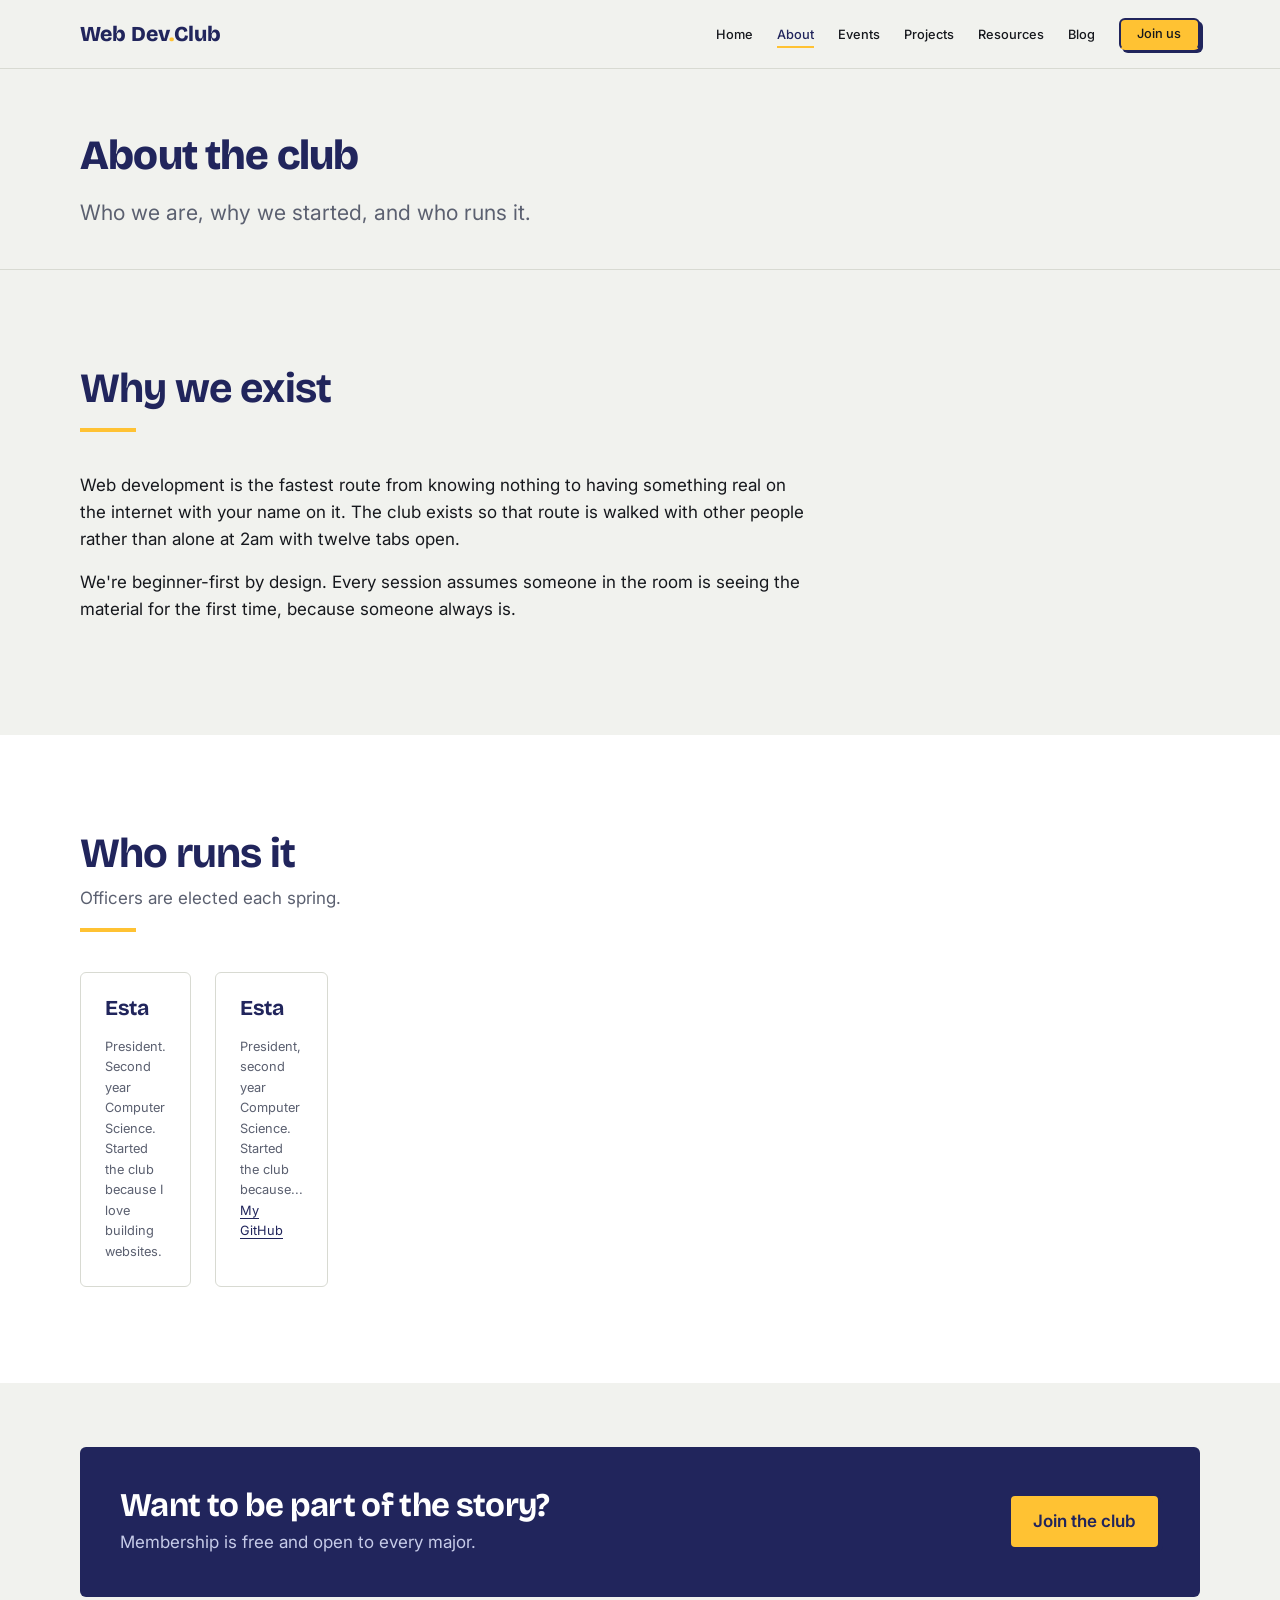
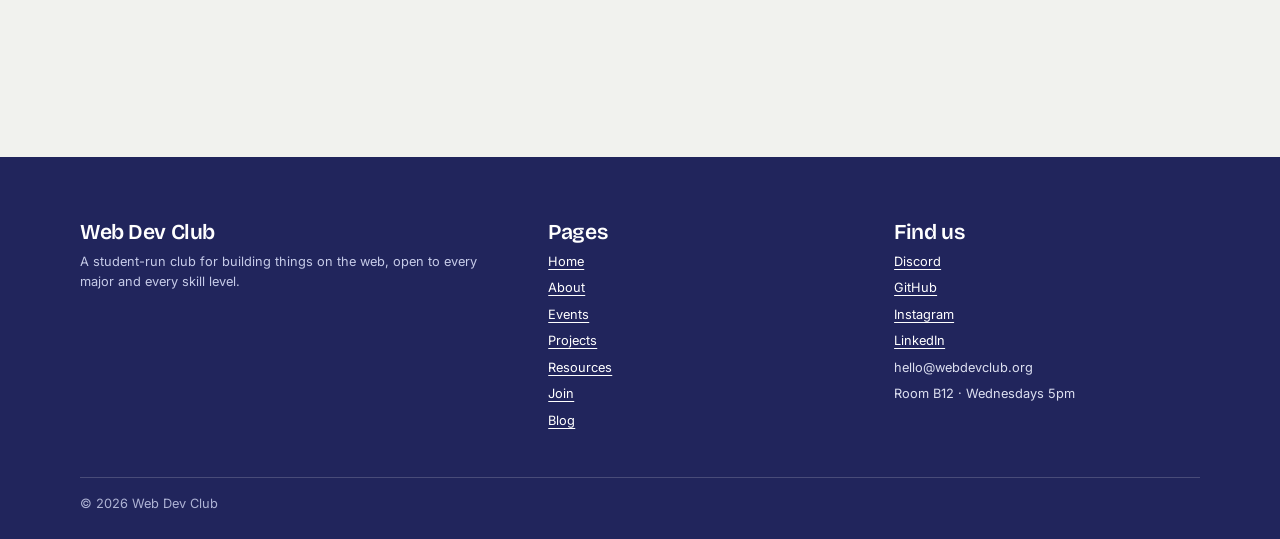
==== commit 8617ba99: "fix esta cards" ====
--- a/about.html
+++ b/about.html
@@ -79,16 +79,18 @@
         <p>Officers are elected each spring.</p>
       </div>
       <div class="grid grid--3">
-        <div class="card">
-          <h3>Esta</h3>
-          <p>President. <div class="card">
-  <h3>Esta</h3>
-  <p>President, second year Computer Science. Started the club's Discord and runs the weekly workshops.</p>
-  <p><a href="">GitHub</a></p>https://github.com/tumuhairweangella564-ctrl
-</div></p>
-        </div>
-        <!-- Copy this card for each officer. -->
-      </div>
+<div class="grid grid--3">
+  <div class="card">
+    <h3>Esta</h3>
+    <p>President. Second year Computer Science. Started the club because I love building websites.</p>
+  </div>
+  <div class="card">
+    <h3>Esta</h3>
+    <p>President, second year Computer Science. Started the club because...</p>
+    <p><a href="https://github.com/tumuhairweangella564-ctrl">My GitHub</a></p>
+  </div>
+  <!-- Copy this card for each officer. -->
+</div>
     </div>
   </section>
 
